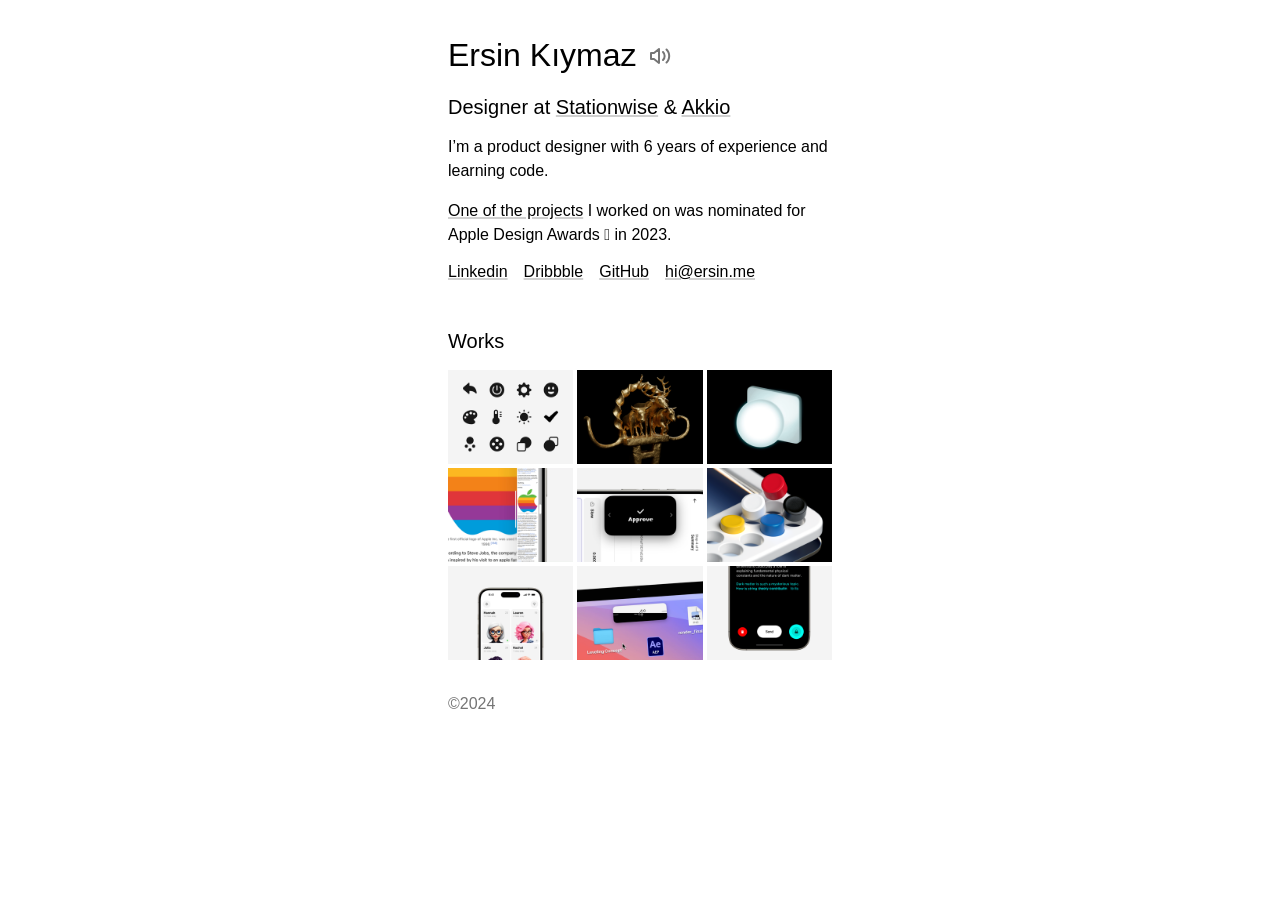
==== index.html @ 103ceb89 "sitemap added, cname modified to prevent redirect to apex domain, cname file has modified." ====
<!DOCTYPE html>
<html lang="en">

<head>
    <meta charset="UTF-8">
    <meta name="description" content="Ersin Kıymaz's portfolio showcasing product design projects and achievements.">
    <meta name="viewport" content="width=device-width, initial-scale=1.0">
    <meta name="twitter:card" content="">
    <meta name="twitter:title" content="Ersin Kıymaz, Designer">
    <meta name="twitter:description" content="The website with informations and works of Ersin Kıymaz.">
    <title>Ersin Kıymaz, Designer</title>
    <link rel="stylesheet" href="styles.css">
    <link rel="canonical" href="https://ersin.me">
    <script type="text/javascript" src="script.js"></script>
</head>

<!-- Google tag (gtag.js) -->
<script async src="https://www.googletagmanager.com/gtag/js?id=G-MG1C17FQPV"></script>
<script>
  window.dataLayer = window.dataLayer || [];
  function gtag(){dataLayer.push(arguments);}
  gtag('js', new Date());

  gtag('config', 'G-MG1C17FQPV');
</script>

<body>
    <div id="content">
        <header>
            <h1 id="name">Ersin Kıymaz <button id="playSound" aria-label="Play name pronunciation"><img src="volume.svg"></button></h1>
            <h2>Designer at <a href="https://www.stationwise.com" target="_blank">Stationwise</a> & <a href="https://www.akkio.com" target="_blank">Akkio</a></h2>

            <p>I’m a product designer with 6 years of experience and learning code.</p>
            <p><a href="https://sagomini.com/first-words/" target="_blank">One of the projects</a> I worked on was nominated for Apple Design Awards  in 2023.</p>
            <div class="links">
                <a href="https://www.linkedin.com/in/ersinkiymaz/" target="_blank">Linkedin</a>
                <a href="https://www.dribbble.com/ersin" target="_blank">Dribbble</a>
                <a href="https://github.com/ersinkiymaz" target="_blank">GitHub</a>
                <a href="mailto:hi@ersin.me">hi@ersin.me</a>
            </div>
        </header>

        <section>
            <h2>Works</h2>
            <div class="grid">
                <a href="https://dribbble.com/shots/24266975" target="_blank">
                    <div class="image-container"><img src="images/Icon-Exploration.png" alt="Icon Exploration"></img></div>
                </a>
                <a href="https://dribbble.com/shots/24164995" target="_blank">
                    <div class="image-container"><img src="images/Hittite-Sun-Disk.png" alt="Hittite Sun Disk"></img></div>
                </a>
                <a href="https://dribbble.com/shots/24295353" target="_blank">
                    <div class="image-container"><img src="images/Light-Source-Icon-Concept.png" alt="Light Source Icon Concept"></img></div>
                </a>
                <a href="https://dribbble.com/shots/24125897" target="_blank">
                    <div class="image-container"><img src="images/iOS-Scroll-Navigator.png" alt="iOS Scroll Navigator"></img></div>
                </a>
                <a href="https://dribbble.com/shots/24066238" target="_blank">
                    <div class="image-container"><img src="images/Ledger-Wallet-on-iOS.png" alt="Ledger Wallet on iOS"></img></div>
                </a>
                <a href="https://dribbble.com/shots/24079498" target="_blank">
                    <div class="image-container"><img src="images/Mulberry-Symbol-Set-Otsimo-Batch.png" alt="Mulberry Symbol Set Otsimo Batch"></img></div>
                </a>
                <a href="https://dribbble.com/shots/22666784" target="_blank">
                    <div class="image-container"><img src="images/Rolling-Dices-Animation.png" alt="Rolling Disces Animation"></img></div>
                </a>
                <a href="https://dribbble.com/shots/24077519" target="_blank">
                    <div class="image-container"><img src="images/Studio-Display-Leveling-Concept.png" alt="Studio Display Leveling Concept"></img></div>
                </a>
                <a href="https://dribbble.com/shots/24026655" target="_blank">
                    <div class="image-container"><img src="images/Telepath-Brain-to-Text.png" alt="Telepath Brain to Text"></img></div>
                </a>
            </div>
        </section>
        <footer>
           <p class="secondary">©2024</p>
        </footer>
    </div>
</body>
---- styles.css ----
:root {
    --background-color: #fff;
    --primary: #000;
    --secondary: #757575;
    --hover: #eaeaea;
    --blue: #0008ff;
    --underline:#d0d0d0;
}


@media (prefers-color-scheme: dark) {
    :root {
        --background-color: #000000;
        --primary: #fff;
        --blue: #232AFF;
        --secondary: #757575;
        --hover: #262626;
        --underline:#4b4b4b;
    }
}


h1,h2,h3,p,ul,div,a{
    font-weight: 400;
    color: var(--primary);
}

h1{
    font-size: 2rem;
    display: flex;
    align-items: center;
    gap: 0.5rem;
}

h2,h3{
    font-size: 1.25rem;
}

p{
    font-size: 1rem;
    line-height: 1.5rem;
}

p.secondary{
    color: var(--secondary);
}

a:link,
a:visited,
a:active{
    color: var(--primary);
    text-decoration-color: var(--underline) ;
    text-decoration-thickness: 0.125rem ;
}

@media (hover: hover) {
    a:hover{
        color: var(--blue);
    }
}

body{
    font-family: -apple-system, BlinkMacSystemFont, "Segoe UI", Roboto, Helvetica, Arial, sans-serif, "Apple Color Emoji", "Segoe UI Emoji", "Segoe UI Symbol";
    padding: 1rem;
    margin: 0;
    background-color: var(--background-color);
}

#content{
    margin: auto;
    display: flex;
    flex-direction: column;
    max-width: 24rem;
}

header{
    margin-bottom: 1rem;
}

.image-container{
    aspect-ratio: 4 / 3;
    width: auto;
    overflow: hidden;
}

img{
    display: block;
    height: auto;
    object-fit: cover;
    width: 100%;
}

section{
    margin: 1rem 0;
}

.grid a {
    position: relative;
    display: block;
  }
  
.tooltip {
  position: absolute;
  background-color: rgba(0, 0, 0, 1);
  color: #fff;
  padding: 5px 10px;
  border-radius: 0;
  font-size: 1rem;
  opacity: 0;
  z-index: 9999;
}

.links{
    gap: 1rem;
    display: flex;
}

.grid {
    display: grid;
    grid-template-columns: repeat(3, 1fr);
    gap: 0.25rem;
}

button{
    width: 2rem;
    height: 2rem;
    border-radius: 100%;
    color: none;
    border: none;
    background: none;
    display: flex;
    align-items: center;
    justify-content: center;
    cursor: pointer ;
}

button img{
    width: 1.5rem;
    height: auto;
}

button:hover{
    background: var(--hover);
}
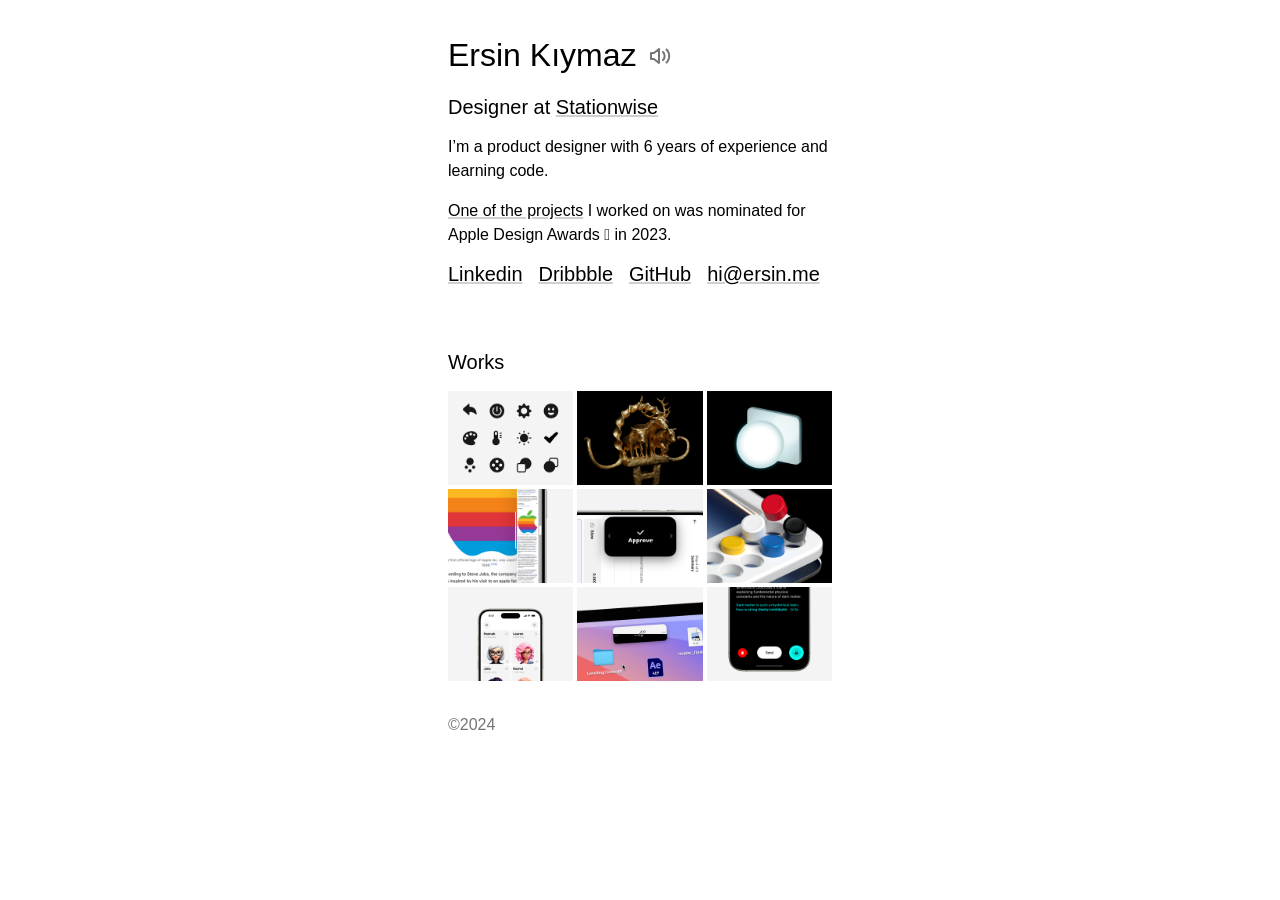
==== commit 85724b94: "Update index.html" ====
--- a/index.html
+++ b/index.html
@@ -8,7 +8,7 @@
     <meta name="twitter:card" content="">
     <meta name="twitter:title" content="Ersin Kıymaz, Designer">
     <meta name="twitter:description" content="The website with informations and works of Ersin Kıymaz.">
-    <title>Ersin Kıymaz, Designer</title>
+    <title>Ersin Kıymaz - Product Designer</title>
     <link rel="stylesheet" href="styles.css">
     <link rel="canonical" href="https://ersin.me">
     <script type="text/javascript" src="script.js"></script>
@@ -28,8 +28,7 @@
     <div id="content">
         <header>
             <h1 id="name">Ersin Kıymaz <button id="playSound" aria-label="Play name pronunciation"><img src="volume.svg"></button></h1>
-            <h2>Designer at <a href="https://www.stationwise.com" target="_blank">Stationwise</a> & <a href="https://www.akkio.com" target="_blank">Akkio</a></h2>
-
+            <h2>Designer at <a href="https://www.stationwise.com" target="_blank">Stationwise</a>
             <p>I’m a product designer with 6 years of experience and learning code.</p>
             <p><a href="https://sagomini.com/first-words/" target="_blank">One of the projects</a> I worked on was nominated for Apple Design Awards  in 2023.</p>
             <div class="links">
@@ -76,4 +75,4 @@
            <p class="secondary">©2024</p>
         </footer>
     </div>
-</body>+</body>
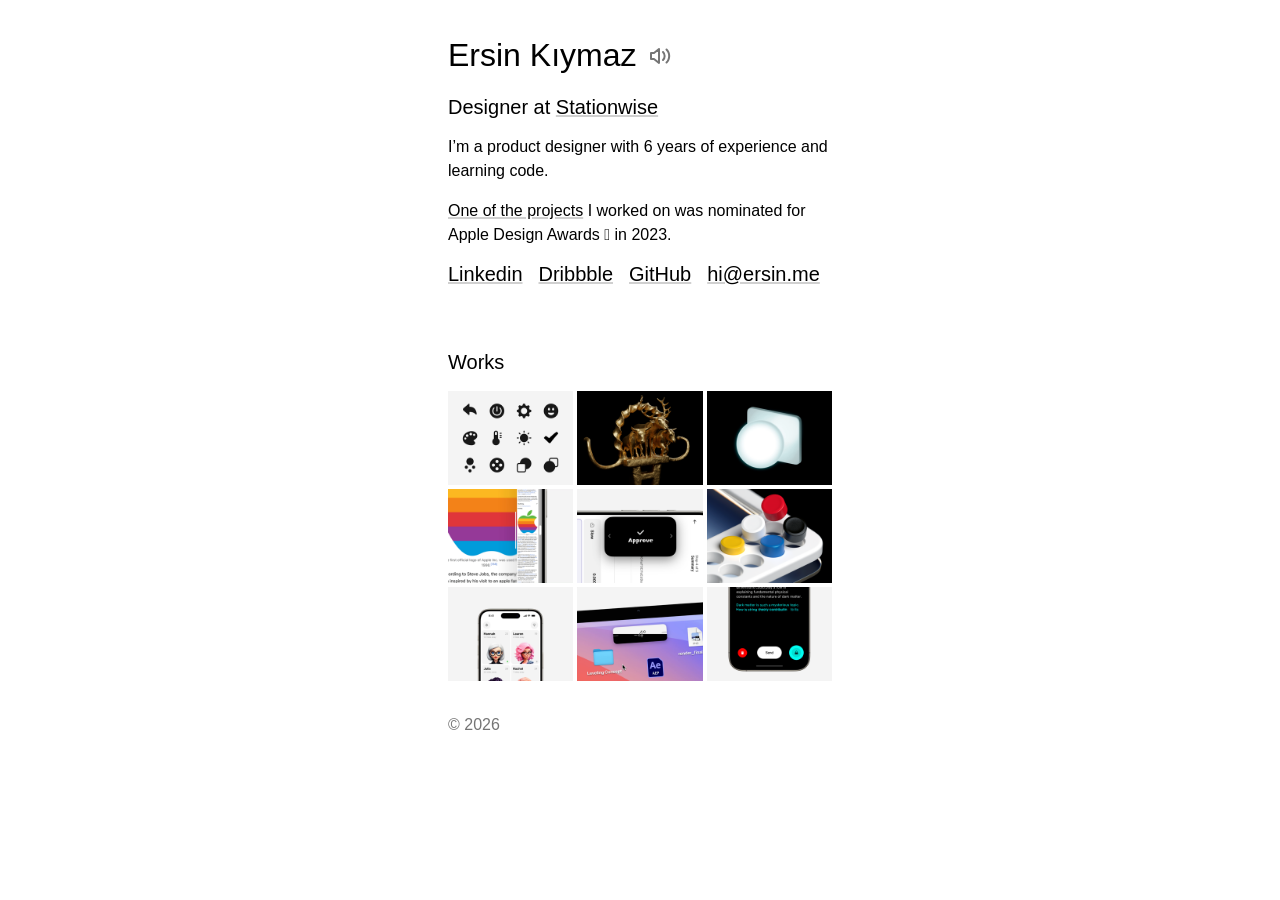
==== commit 4396d977: "Year will set automatically from system deefault on the footer" ====
--- a/index.html
+++ b/index.html
@@ -11,7 +11,6 @@
     <title>Ersin Kıymaz - Product Designer</title>
     <link rel="stylesheet" href="styles.css">
     <link rel="canonical" href="https://ersin.me">
-    <script type="text/javascript" src="script.js"></script>
 </head>
 
 <!-- Google tag (gtag.js) -->
@@ -61,7 +60,7 @@
                     <div class="image-container"><img src="images/Mulberry-Symbol-Set-Otsimo-Batch.png" alt="Mulberry Symbol Set Otsimo Batch"></img></div>
                 </a>
                 <a href="https://dribbble.com/shots/22666784" target="_blank">
-                    <div class="image-container"><img src="images/Rolling-Dices-Animation.png" alt="Rolling Disces Animation"></img></div>
+                    <div class="image-container"><img src="images/Rolling-Dices-Animation.png" alt="Rolling Dices Animation"></img></div>
                 </a>
                 <a href="https://dribbble.com/shots/24077519" target="_blank">
                     <div class="image-container"><img src="images/Studio-Display-Leveling-Concept.png" alt="Studio Display Leveling Concept"></img></div>
@@ -72,7 +71,8 @@
             </div>
         </section>
         <footer>
-           <p class="secondary">©2024</p>
+           <p class="secondary">© <span id="year">2</span></p>
         </footer>
     </div>
+    <script type="text/javascript" src="script.js"></script>
 </body>
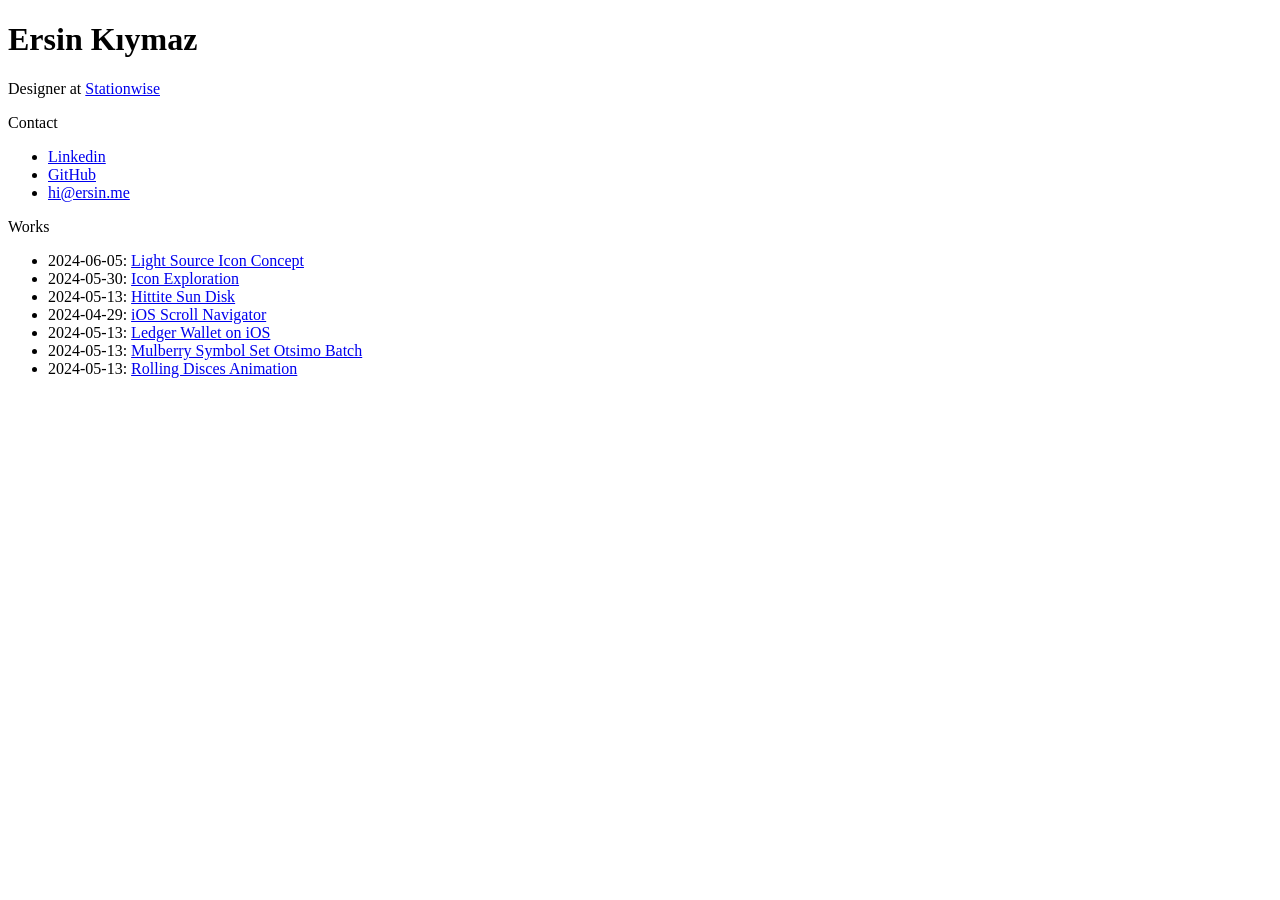
==== commit fc4af4fa: "masjor changes to make the site is ultra small" ====
--- a/index.html
+++ b/index.html
@@ -5,11 +5,8 @@
     <meta charset="UTF-8">
     <meta name="description" content="Ersin Kıymaz's portfolio showcasing product design projects and achievements.">
     <meta name="viewport" content="width=device-width, initial-scale=1.0">
-    <meta name="twitter:card" content="">
-    <meta name="twitter:title" content="Ersin Kıymaz, Designer">
-    <meta name="twitter:description" content="The website with informations and works of Ersin Kıymaz.">
-    <title>Ersin Kıymaz - Product Designer</title>
-    <link rel="stylesheet" href="styles.css">
+    <title>Ersin Kıymaz - Designer</title>
+    <link rel="stylesheet" href="css/styles.css">
     <link rel="canonical" href="https://ersin.me">
 </head>
 
@@ -19,60 +16,28 @@
   window.dataLayer = window.dataLayer || [];
   function gtag(){dataLayer.push(arguments);}
   gtag('js', new Date());
-
   gtag('config', 'G-MG1C17FQPV');
 </script>
 
 <body>
-    <div id="content">
-        <header>
-            <h1 id="name">Ersin Kıymaz <button id="playSound" aria-label="Play name pronunciation"><img src="volume.svg"></button></h1>
-            <h2>Designer at <a href="https://www.stationwise.com" target="_blank">Stationwise</a>
-            <p>I’m a product designer with 6 years of experience and learning code.</p>
-            <p><a href="https://sagomini.com/first-words/" target="_blank">One of the projects</a> I worked on was nominated for Apple Design Awards  in 2023.</p>
-            <div class="links">
-                <a href="https://www.linkedin.com/in/ersinkiymaz/" target="_blank">Linkedin</a>
-                <a href="https://www.dribbble.com/ersin" target="_blank">Dribbble</a>
-                <a href="https://github.com/ersinkiymaz" target="_blank">GitHub</a>
-                <a href="mailto:hi@ersin.me">hi@ersin.me</a>
-            </div>
-        </header>
+    <h1>Ersin Kıymaz</h1>
+    <p>Designer at <a href="https://www.stationwise.com" target="_blank">Stationwise</a></p>
+Contact
+        <ul>
+              <li> <a href="https://www.linkedin.com/in/ersinkiymaz/" target="_blank">Linkedin</a> </li>
+              <li> <a href="https://github.com/ersinkiymaz" target="_blank">GitHub</a> </li>
+              <li> <a href="mailto:hi@ersin.me">hi@ersin.me</a> </li>
+        </ul>
+    </ul>
+    <p>Works</p>
+        <ul>
+            <li>2024-06-05: <a href="https://dribbble.com/shots/24295353" target="_blank">Light Source Icon Concept</a></li>
+            <li>2024-05-30: <a href="https://dribbble.com/shots/24266975" target="_blank">Icon Exploration</a></li>
+            <li>2024-05-13: <a href="https://dribbble.com/shots/24164995" target="_blank">Hittite Sun Disk</a></li>
+            <li>2024-04-29: <a href="https://dribbble.com/shots/24125897" target="_blank">iOS Scroll Navigator</a></li>
+            <li>2024-05-13: <a href="https://dribbble.com/shots/24066238" target="_blank">Ledger Wallet on iOS</a></li>
+            <li>2024-05-13: <a href="https://dribbble.com/shots/24079498" target="_blank">Mulberry Symbol Set Otsimo Batch</a></li>
+            <li>2024-05-13: <a href="https://dribbble.com/shots/22666784" target="_blank">Rolling Disces Animation</a></li>
 
-        <section>
-            <h2>Works</h2>
-            <div class="grid">
-                <a href="https://dribbble.com/shots/24266975" target="_blank">
-                    <div class="image-container"><img src="images/Icon-Exploration.png" alt="Icon Exploration"></img></div>
-                </a>
-                <a href="https://dribbble.com/shots/24164995" target="_blank">
-                    <div class="image-container"><img src="images/Hittite-Sun-Disk.png" alt="Hittite Sun Disk"></img></div>
-                </a>
-                <a href="https://dribbble.com/shots/24295353" target="_blank">
-                    <div class="image-container"><img src="images/Light-Source-Icon-Concept.png" alt="Light Source Icon Concept"></img></div>
-                </a>
-                <a href="https://dribbble.com/shots/24125897" target="_blank">
-                    <div class="image-container"><img src="images/iOS-Scroll-Navigator.png" alt="iOS Scroll Navigator"></img></div>
-                </a>
-                <a href="https://dribbble.com/shots/24066238" target="_blank">
-                    <div class="image-container"><img src="images/Ledger-Wallet-on-iOS.png" alt="Ledger Wallet on iOS"></img></div>
-                </a>
-                <a href="https://dribbble.com/shots/24079498" target="_blank">
-                    <div class="image-container"><img src="images/Mulberry-Symbol-Set-Otsimo-Batch.png" alt="Mulberry Symbol Set Otsimo Batch"></img></div>
-                </a>
-                <a href="https://dribbble.com/shots/22666784" target="_blank">
-                    <div class="image-container"><img src="images/Rolling-Dices-Animation.png" alt="Rolling Dices Animation"></img></div>
-                </a>
-                <a href="https://dribbble.com/shots/24077519" target="_blank">
-                    <div class="image-container"><img src="images/Studio-Display-Leveling-Concept.png" alt="Studio Display Leveling Concept"></img></div>
-                </a>
-                <a href="https://dribbble.com/shots/24026655" target="_blank">
-                    <div class="image-container"><img src="images/Telepath-Brain-to-Text.png" alt="Telepath Brain to Text"></img></div>
-                </a>
-            </div>
-        </section>
-        <footer>
-           <p class="secondary">© <span id="year">2</span></p>
-        </footer>
-    </div>
-    <script type="text/javascript" src="script.js"></script>
+        </ul>
 </body>
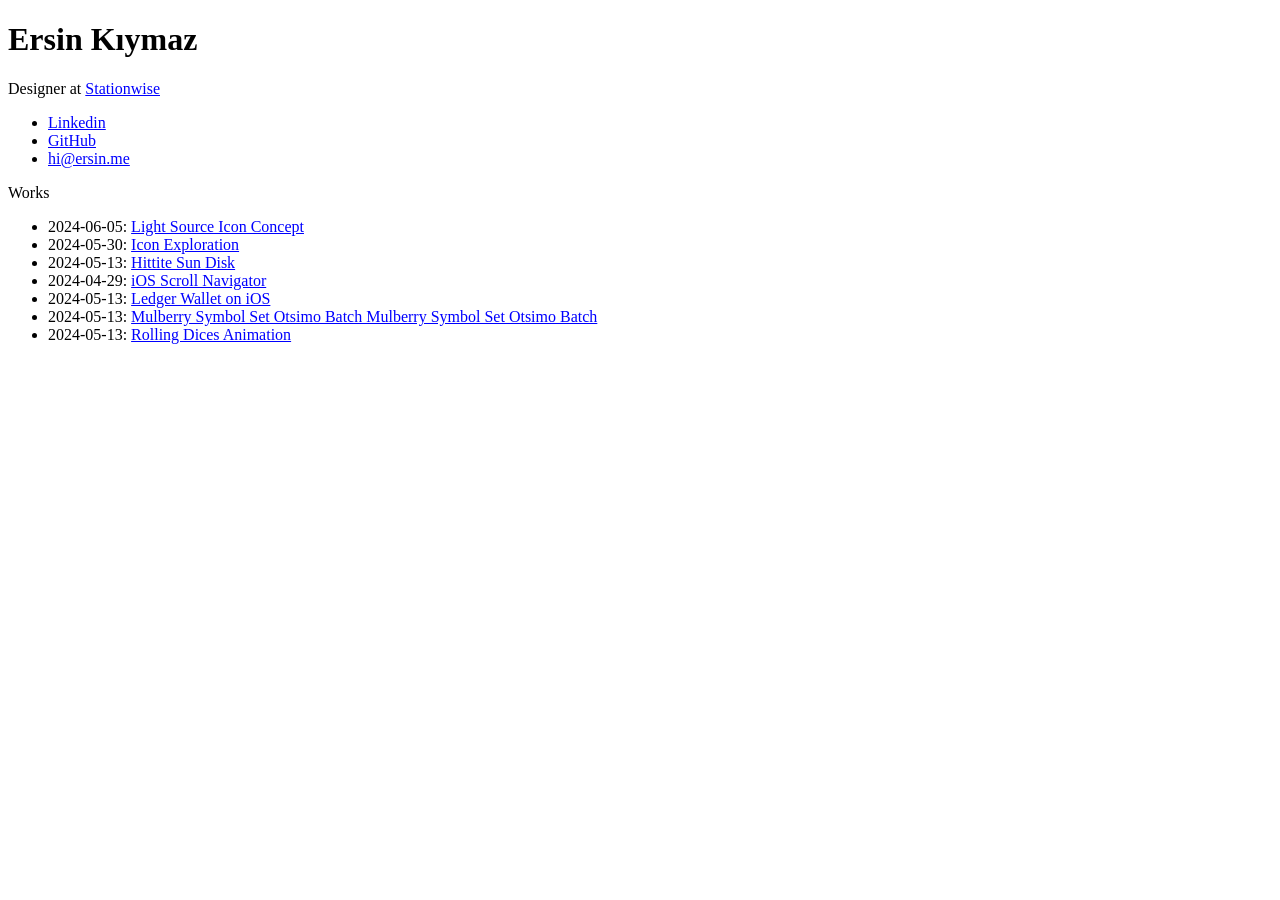
==== commit 92c7bab6: "dark mode has added" ====
--- a/index.html
+++ b/index.html
@@ -22,7 +22,6 @@
 <body>
     <h1>Ersin Kıymaz</h1>
     <p>Designer at <a href="https://www.stationwise.com" target="_blank">Stationwise</a></p>
-Contact
         <ul>
               <li> <a href="https://www.linkedin.com/in/ersinkiymaz/" target="_blank">Linkedin</a> </li>
               <li> <a href="https://github.com/ersinkiymaz" target="_blank">GitHub</a> </li>
@@ -36,8 +35,8 @@
             <li>2024-05-13: <a href="https://dribbble.com/shots/24164995" target="_blank">Hittite Sun Disk</a></li>
             <li>2024-04-29: <a href="https://dribbble.com/shots/24125897" target="_blank">iOS Scroll Navigator</a></li>
             <li>2024-05-13: <a href="https://dribbble.com/shots/24066238" target="_blank">Ledger Wallet on iOS</a></li>
-            <li>2024-05-13: <a href="https://dribbble.com/shots/24079498" target="_blank">Mulberry Symbol Set Otsimo Batch</a></li>
-            <li>2024-05-13: <a href="https://dribbble.com/shots/22666784" target="_blank">Rolling Disces Animation</a></li>
+            <li>2024-05-13: <a href="https://dribbble.com/shots/24079498" target="_blank">Mulberry Symbol Set Otsimo Batch Mulberry Symbol Set Otsimo Batch</a></li>
+            <li>2024-05-13: <a href="https://dribbble.com/shots/22666784" target="_blank">Rolling Dices Animation</a></li>
 
         </ul>
 </body>
--- a/css/styles.css
+++ b/css/styles.css
@@ -0,0 +1,29 @@
+:root{
+    --primary : black;
+    --secondary : grey;
+    --link : blue;
+    --link-visited : purple;
+    --background : white;
+}
+
+@media (prefers-color-scheme: dark) {
+    :root{
+    --primary : white;
+    --secondary : grey;
+    --link : cyan;
+    --link-visited : fuchsia;
+    --background : black;
+}}
+
+body{
+    background: var(--background);
+    color: var(--primary);
+}
+
+a{
+    color: var(--link);
+}
+
+a:visited{
+    color: var(--link-visited);
+}
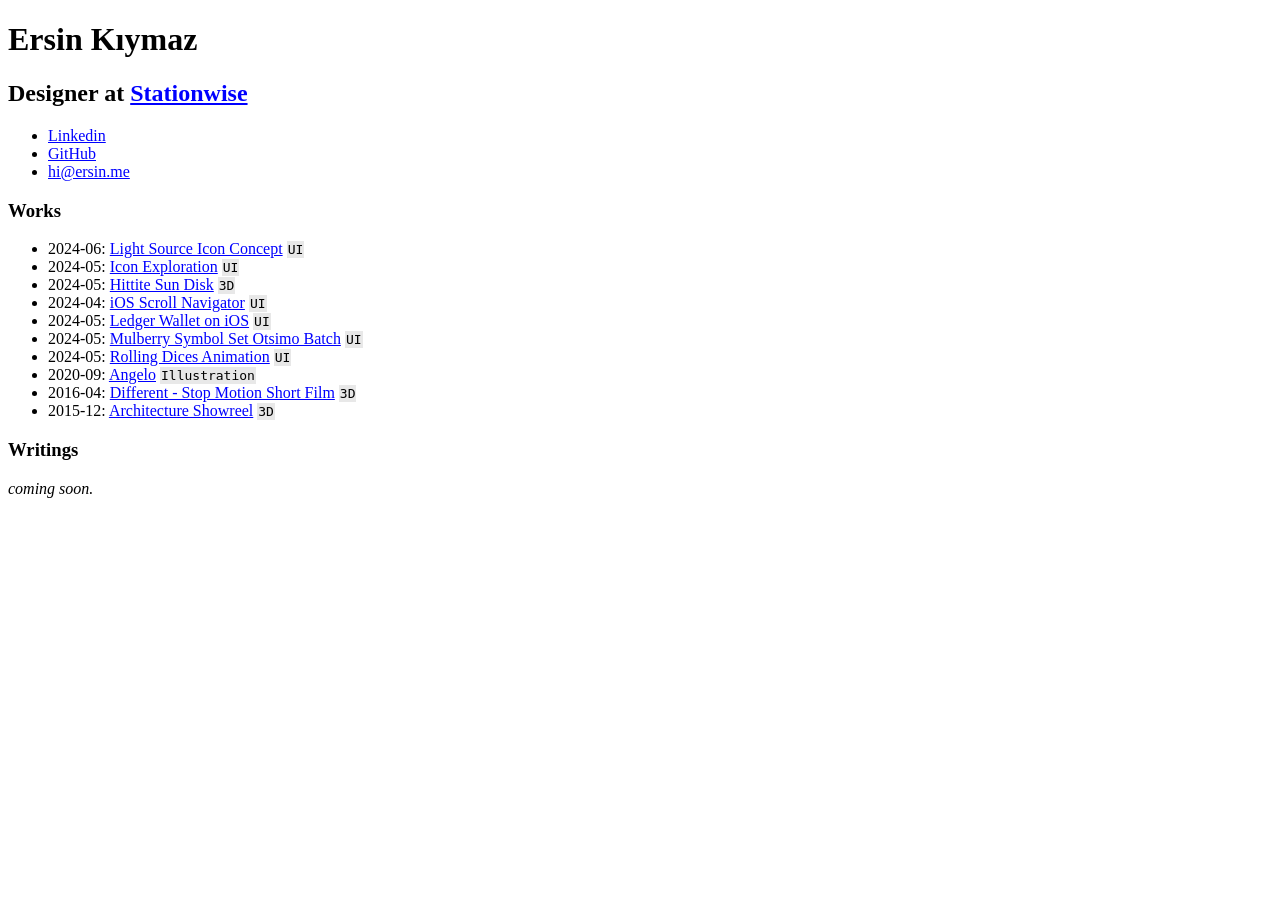
==== commit 91c900eb: "some improvements" ====
--- a/index.html
+++ b/index.html
@@ -21,22 +21,26 @@
 
 <body>
     <h1>Ersin Kıymaz</h1>
-    <p>Designer at <a href="https://www.stationwise.com" target="_blank">Stationwise</a></p>
+    <h2>Designer at <a href="https://www.stationwise.com" target="_blank">Stationwise</a></h2>
         <ul>
               <li> <a href="https://www.linkedin.com/in/ersinkiymaz/" target="_blank">Linkedin</a> </li>
               <li> <a href="https://github.com/ersinkiymaz" target="_blank">GitHub</a> </li>
               <li> <a href="mailto:hi@ersin.me">hi@ersin.me</a> </li>
         </ul>
     </ul>
-    <p>Works</p>
+    <h3>Works</h3>
         <ul>
-            <li>2024-06-05: <a href="https://dribbble.com/shots/24295353" target="_blank">Light Source Icon Concept</a></li>
-            <li>2024-05-30: <a href="https://dribbble.com/shots/24266975" target="_blank">Icon Exploration</a></li>
-            <li>2024-05-13: <a href="https://dribbble.com/shots/24164995" target="_blank">Hittite Sun Disk</a></li>
-            <li>2024-04-29: <a href="https://dribbble.com/shots/24125897" target="_blank">iOS Scroll Navigator</a></li>
-            <li>2024-05-13: <a href="https://dribbble.com/shots/24066238" target="_blank">Ledger Wallet on iOS</a></li>
-            <li>2024-05-13: <a href="https://dribbble.com/shots/24079498" target="_blank">Mulberry Symbol Set Otsimo Batch Mulberry Symbol Set Otsimo Batch</a></li>
-            <li>2024-05-13: <a href="https://dribbble.com/shots/22666784" target="_blank">Rolling Dices Animation</a></li>
-
+            <li>2024-06: <a href="https://dribbble.com/shots/24295353" target="_blank">Light Source Icon Concept</a><span class="tag">UI</span></li>
+            <li>2024-05: <a href="https://dribbble.com/shots/24266975" target="_blank">Icon Exploration</a><span class="tag">UI</span></li>
+            <li>2024-05: <a href="https://dribbble.com/shots/24164995" target="_blank">Hittite Sun Disk</a><span class="tag">3D</span></li>
+            <li>2024-04: <a href="https://dribbble.com/shots/24125897" target="_blank">iOS Scroll Navigator</a><span class="tag">UI</span></li>
+            <li>2024-05: <a href="https://dribbble.com/shots/24066238" target="_blank">Ledger Wallet on iOS</a><span class="tag">UI</span></li>
+            <li>2024-05: <a href="https://dribbble.com/shots/24079498" target="_blank">Mulberry Symbol Set Otsimo Batch</a><span class="tag">UI</span></li>
+            <li>2024-05: <a href="https://dribbble.com/shots/22666784" target="_blank">Rolling Dices Animation</a><span class="tag">UI</span></li>
+            <li>2020-09: <a href="/" target="_blank">Angelo</a><span class="tag">Illustration</span></li>
+            <li>2016-04: <a href="https://youtu.be/JGVu5V3WY_g?si=D9Ai2AJFE_lSJvsd" target="_blank">Different - Stop Motion Short Film</a><span class="tag">3D</span></li>
+            <li>2015-12: <a href="https://www.youtube.com/watch?v=Ac9NyJOmucY" target="_blank">Architecture Showreel</a><span class="tag">3D</span></li>
         </ul>
+    <h3>Writings</h3>
+    <i>coming soon.</i>
 </body>
--- a/css/styles.css
+++ b/css/styles.css
@@ -4,6 +4,7 @@
     --link : blue;
     --link-visited : purple;
     --background : white;
+    --tag: rgb(232, 232, 232);
 }
 
 @media (prefers-color-scheme: dark) {
@@ -13,6 +14,7 @@
     --link : cyan;
     --link-visited : fuchsia;
     --background : black;
+    --tag: rgb(62, 62, 62);
 }}
 
 body{
@@ -26,4 +28,11 @@
 
 a:visited{
     color: var(--link-visited);
+}
+
+.tag{
+    font-family: monospace;
+    background-color: var(--tag);
+    margin-left: 0.25rem;
+    padding: 1px;
 }
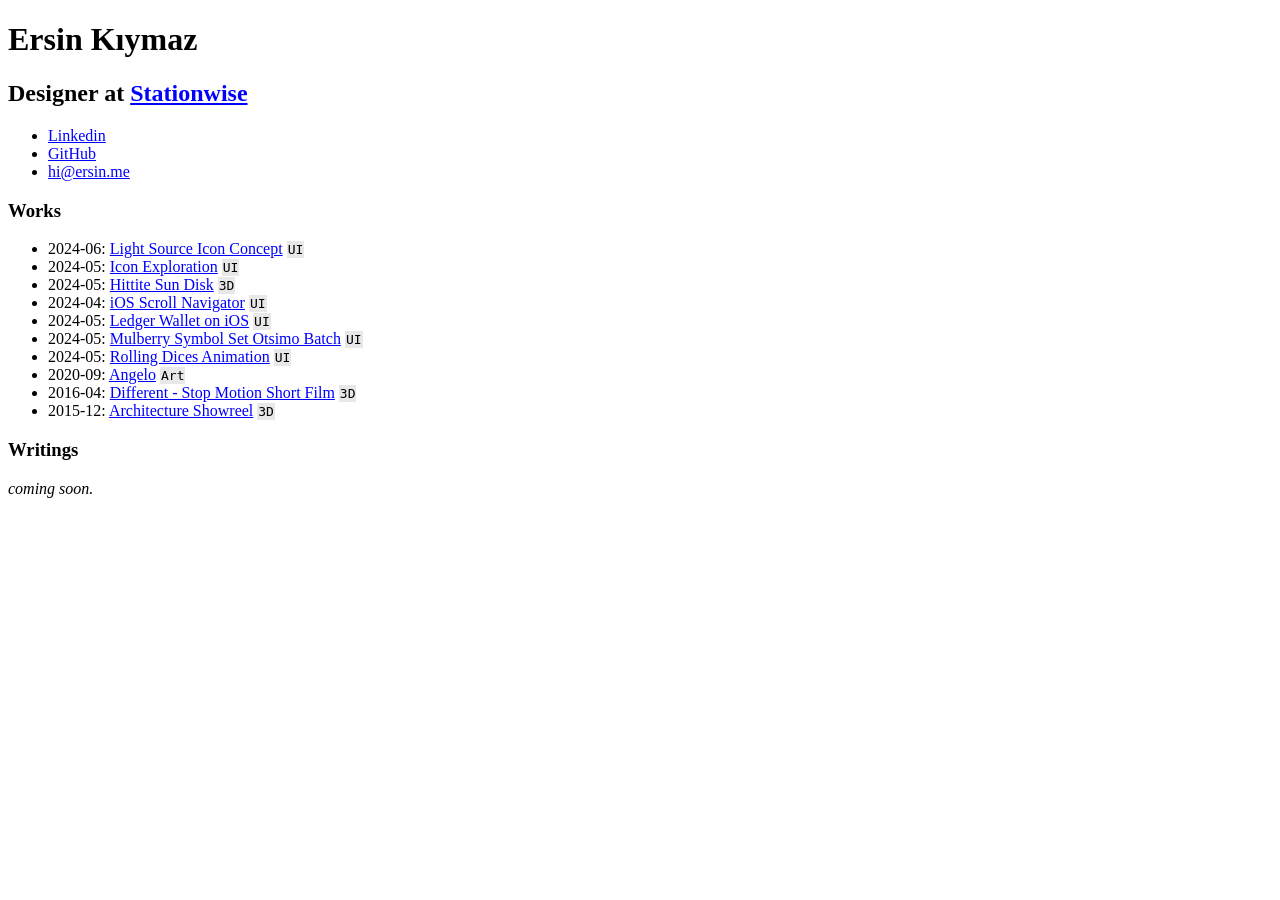
==== commit 101ec145: "a" ====
--- a/index.html
+++ b/index.html
@@ -37,7 +37,7 @@
             <li>2024-05: <a href="https://dribbble.com/shots/24066238" target="_blank">Ledger Wallet on iOS</a><span class="tag">UI</span></li>
             <li>2024-05: <a href="https://dribbble.com/shots/24079498" target="_blank">Mulberry Symbol Set Otsimo Batch</a><span class="tag">UI</span></li>
             <li>2024-05: <a href="https://dribbble.com/shots/22666784" target="_blank">Rolling Dices Animation</a><span class="tag">UI</span></li>
-            <li>2020-09: <a href="/" target="_blank">Angelo</a><span class="tag">Illustration</span></li>
+            <li>2020-09: <a href="/" target="_blank">Angelo</a><span class="tag">Art</span></li>
             <li>2016-04: <a href="https://youtu.be/JGVu5V3WY_g?si=D9Ai2AJFE_lSJvsd" target="_blank">Different - Stop Motion Short Film</a><span class="tag">3D</span></li>
             <li>2015-12: <a href="https://www.youtube.com/watch?v=Ac9NyJOmucY" target="_blank">Architecture Showreel</a><span class="tag">3D</span></li>
         </ul>
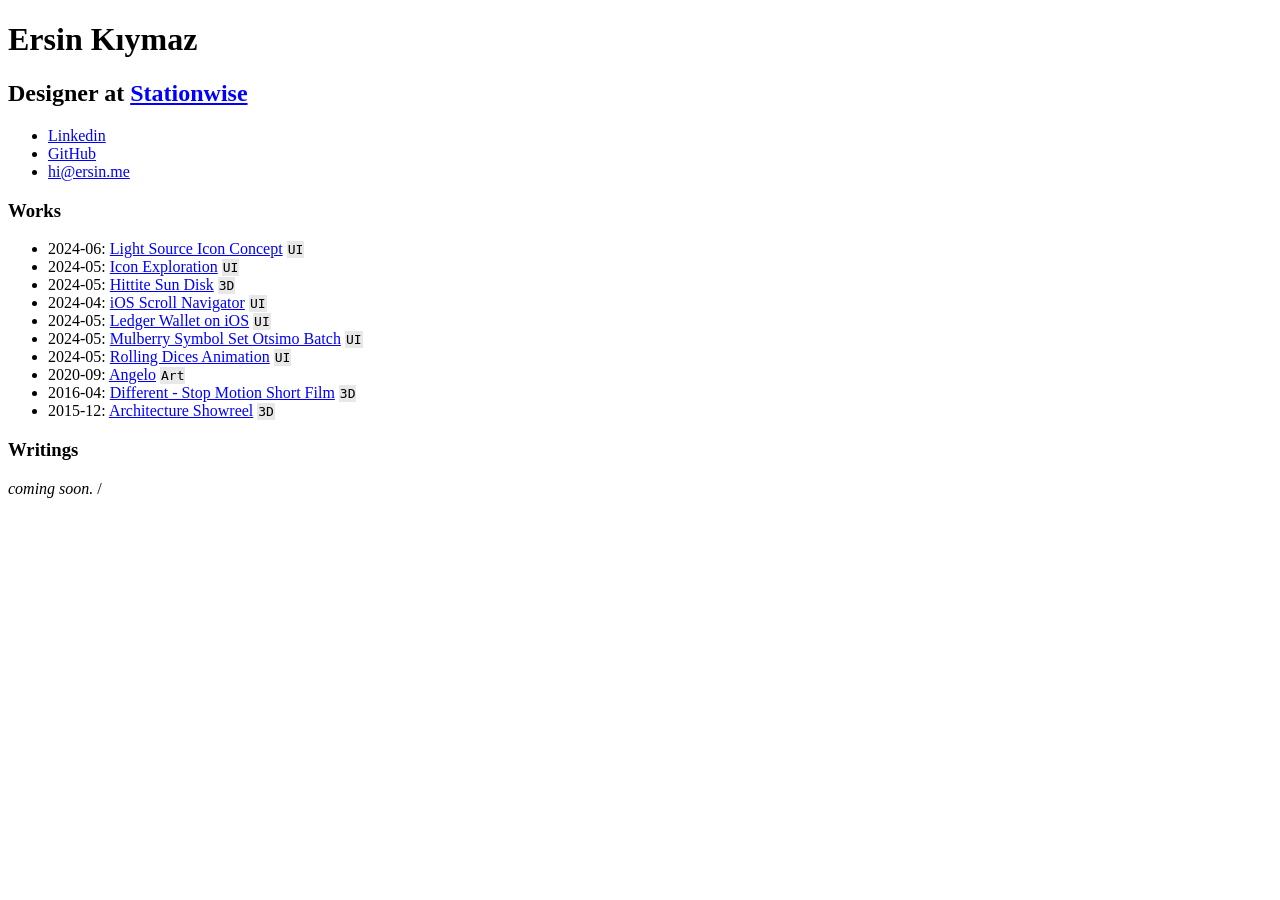
==== commit 064ad4e7: "test deploy" ====
--- a/index.html
+++ b/index.html
@@ -44,3 +44,4 @@
     <h3>Writings</h3>
     <i>coming soon.</i>
 </body>
+/
